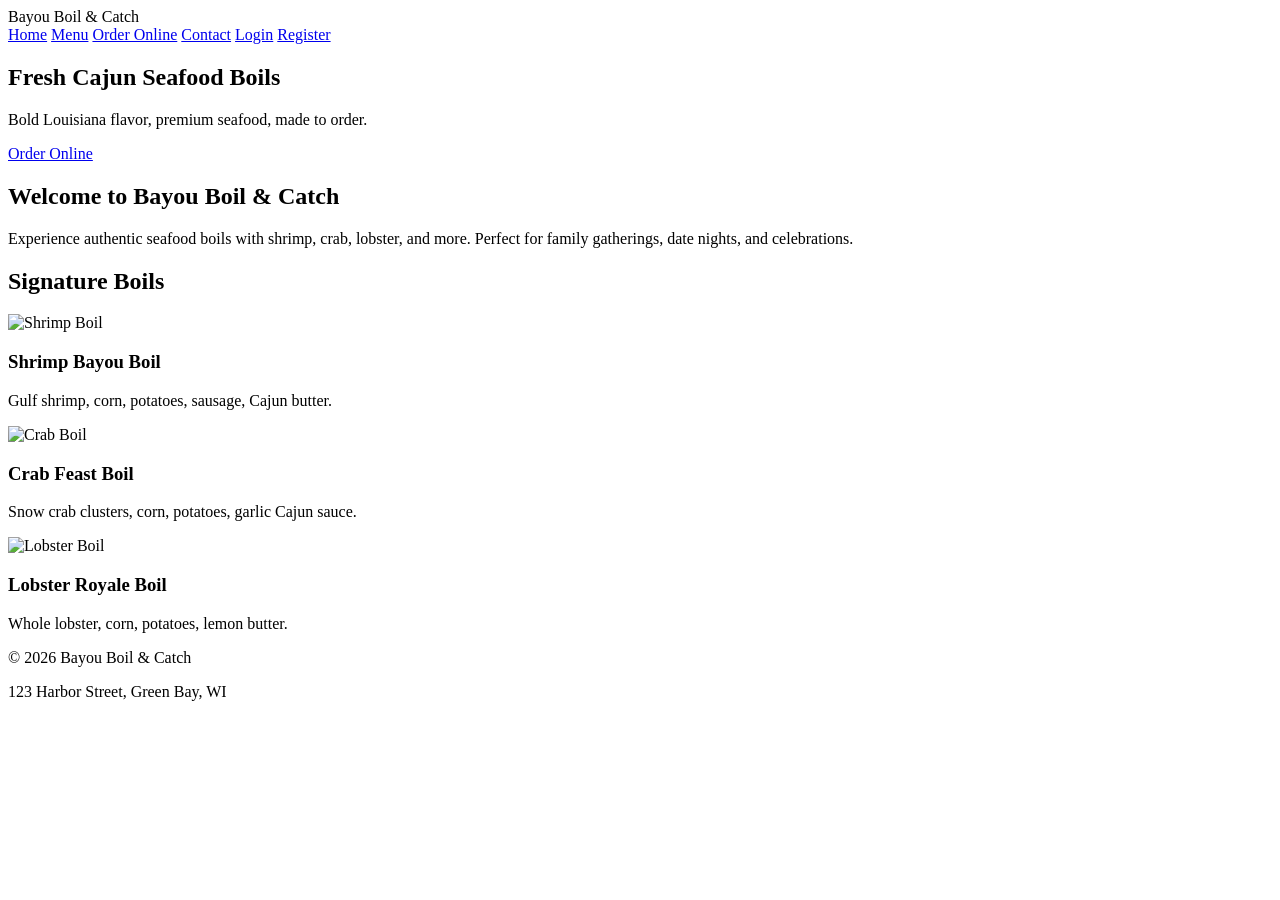
==== bayou-boil-catch/index.html @ 82dab65d "updated nav" ====
<!DOCTYPE html>
<html lang="en">
<head>
    <meta charset="UTF-8">
    <title>Bayou Boil & Catch</title>
    <link rel="stylesheet" href="assets/css/styles.css">
</head>
<body>
<header class="navbar">
    <div class="logo">Bayou Boil & Catch</div>
    <nav>
        <a href="index.html">Home</a>
        <a href="menu.php">Menu</a>
        <a href="order.php">Order Online</a>
        <a href="contact.php">Contact</a>
        <a href="login.php">Login</a>
        <a href="register.php">Register</a>
    </nav>
</header>

<main>
<section class="hero">
    <div class="hero-content">
        <h1>Fresh Cajun Seafood Boils</h1>
        <p>Bold Louisiana flavor, premium seafood, made to order.</p>
        <a href="order.php" class="btn-primary">Order Online</a>
    </div>
</section>

<section class="section">
    <h2>Welcome to Bayou Boil & Catch</h2>
    <p>
        Experience authentic seafood boils with shrimp, crab, lobster, and more.
        Perfect for family gatherings, date nights, and celebrations.
    </p>
</section>

<section class="featured">
    <h2>Signature Boils</h2>
    <div class="featured-grid">
        <div class="card">
            <img src="assets/images/shrimp-boil.jpg" alt="Shrimp Boil">
            <h3>Shrimp Bayou Boil</h3>
            <p>Gulf shrimp, corn, potatoes, sausage, Cajun butter.</p>
        </div>
        <div class="card">
            <img src="assets/images/crab-boil.jpg" alt="Crab Boil">
            <h3>Crab Feast Boil</h3>
            <p>Snow crab clusters, corn, potatoes, garlic Cajun sauce.</p>
        </div>
        <div class="card">
            <img src="assets/images/lobster-boil.jpg" alt="Lobster Boil">
            <h3>Lobster Royale Boil</h3>
            <p>Whole lobster, corn, potatoes, lemon butter.</p>
        </div>
    </div>
</section>
</main>

<footer class="footer">
    <p>&copy; 2026 Bayou Boil & Catch</p>
    <p>123 Harbor Street, Green Bay, WI</p>
</footer>
</body>
</html>
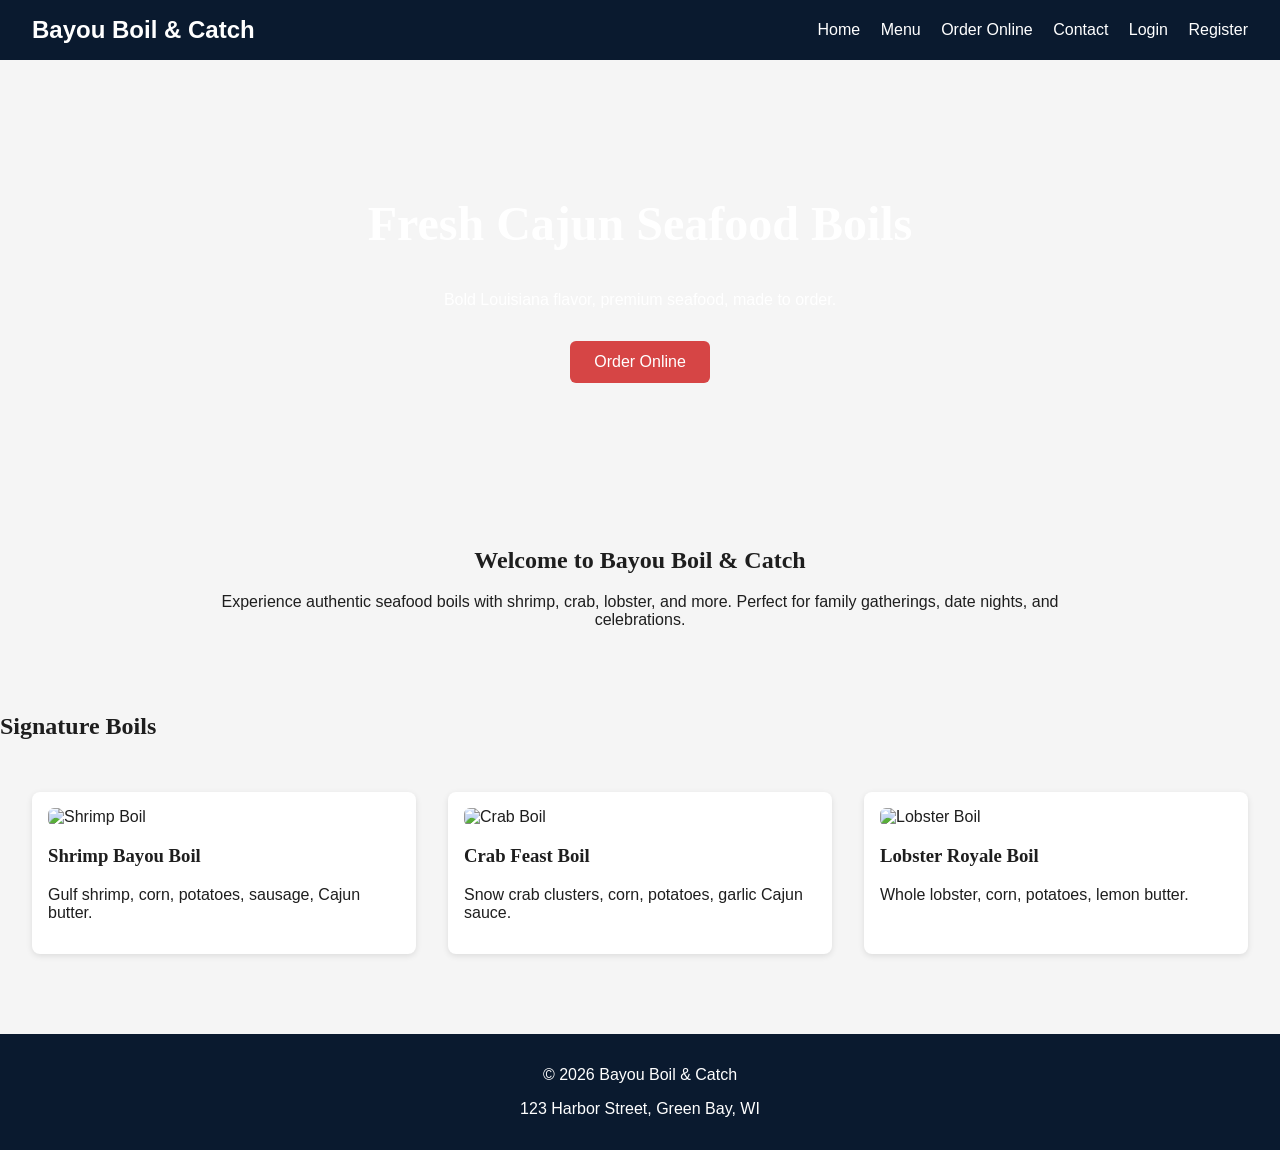
==== commit 7b798915: "added menu.php" ====
--- a/bayou-boil-catch/index.html
+++ b/bayou-boil-catch/index.html
@@ -3,7 +3,7 @@
 <head>
     <meta charset="UTF-8">
     <title>Bayou Boil & Catch</title>
-    <link rel="stylesheet" href="assets/css/styles.css">
+    <link rel="stylesheet" href="assets/css/style.css">
 </head>
 <body>
 <header class="navbar">
--- a/bayou-boil-catch/assets/css/style.css
+++ b/bayou-boil-catch/assets/css/style.css
@@ -0,0 +1,146 @@
+body {
+    margin: 0;
+    font-family: Inter, sans-serif;
+    background: #F5F5F5;
+    color: #1E1E1E;
+}
+
+h1, h2, h3 {
+    font-family: "Playfair Display", serif;
+}
+
+.navbar {
+    background: #0A1A2F;
+    color: white;
+    padding: 1rem 2rem;
+    display: flex;
+    justify-content: space-between;
+    align-items: center;
+}
+
+.navbar nav a {
+    color: white;
+    margin-left: 1rem;
+    text-decoration: none;
+    font-weight: 500;
+}
+
+.logo {
+    font-size: 1.5rem;
+    font-weight: bold;
+}
+
+.hero {
+    background: url('../images/hero-boil.jpg') center/cover no-repeat;
+    padding: 6rem 2rem;
+    text-align: center;
+    color: white;
+}
+
+.hero-content h1 {
+    font-size: 3rem;
+}
+
+.btn-primary {
+    background: #D64545;
+    color: white;
+    padding: 0.75rem 1.5rem;
+    border-radius: 6px;
+    text-decoration: none;
+    display: inline-block;
+    margin-top: 1rem;
+    border: none;
+    cursor: pointer;
+}
+
+.section {
+    padding: 3rem 2rem;
+    max-width: 900px;
+    margin: auto;
+    text-align: center;
+}
+
+.featured-grid,
+.menu-grid,
+.order-grid {
+    display: grid;
+    grid-template-columns: repeat(auto-fit, minmax(260px, 1fr));
+    gap: 2rem;
+    padding: 2rem;
+}
+
+.card,
+.menu-item,
+.order-item {
+    background: white;
+    border-radius: 8px;
+    padding: 1rem;
+    box-shadow: 0 2px 6px rgba(0,0,0,0.1);
+}
+
+.card img,
+.menu-item img {
+    width: 100%;
+    border-radius: 6px;
+}
+
+.price {
+    color: #D64545;
+    font-weight: bold;
+}
+
+.contact-section {
+    padding: 2rem;
+    max-width: 900px;
+    margin: auto;
+}
+
+.contact-grid {
+    display: grid;
+    grid-template-columns: 2fr 1fr;
+    gap: 2rem;
+}
+
+.contact-form input,
+.contact-form textarea,
+.auth-form input {
+    width: 100%;
+    padding: 0.75rem;
+    border-radius: 6px;
+    border: 1px solid #ccc;
+    margin-bottom: 1rem;
+}
+
+.auth-section {
+    max-width: 400px;
+    margin: 3rem auto;
+    padding: 2rem;
+    background: white;
+    border-radius: 8px;
+    box-shadow: 0 2px 6px rgba(0,0,0,0.1);
+}
+
+.error {
+    color: #D64545;
+}
+
+.success {
+    color: #6A7F4F;
+}
+
+.cart-section {
+    max-width: 400px;
+    margin: 2rem auto;
+    background: white;
+    padding: 1.5rem;
+    border-radius: 8px;
+    box-shadow: 0 2px 6px rgba(0,0,0,0.1);
+}
+
+.footer {
+    background: #0A1A2F;
+    color: white;
+    text-align: center;
+    padding: 1rem;
+    margin-top: 3rem;
+}
